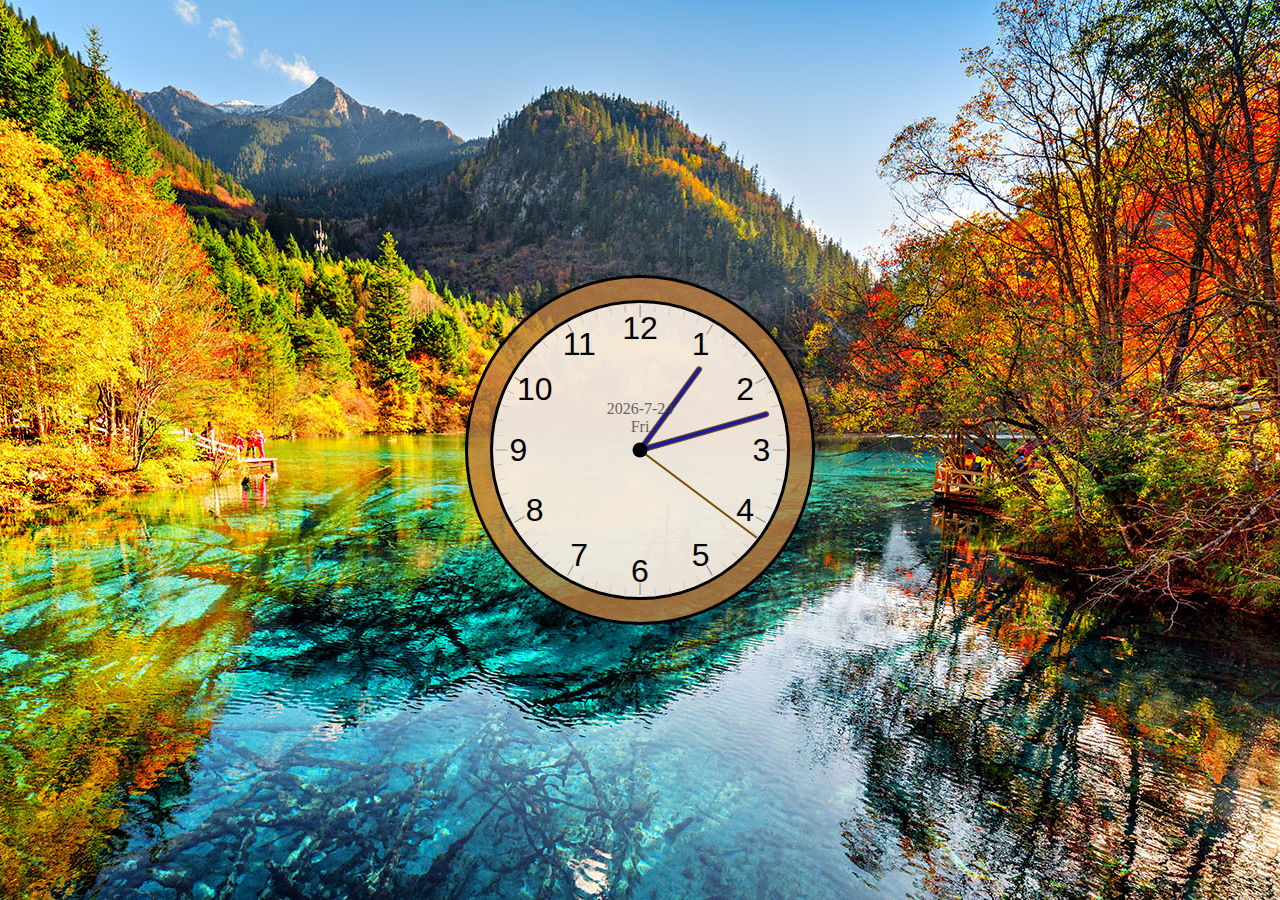
==== index.html @ d4561883 "Add files via upload" ====
<!DOCTYPE html>
<html lang="en">
   <head>
    <meta charset="UTF-8">
    <meta name="viewport" content="width=device-width, initial-scale=1.0">
    <link href="styles.css" rel="stylesheet">
    <script defer src="script.js"></script>
    <title>Kueifeng's Clock</title>
   </head>
   <body>
	
    <div id="clock2"></div>
	
    <div class="clock">
        <div class="hand hour" hour-hand></div>
        <div class="hand minute" min-hand></div>
        <div class="hand second" sec-hand></div>
        <div class="number number1"><p class="flipNumber1">1</p></div>
        <div class="number number2"><p class="flipNumber2">2</p></div>
        <div class="number number3"><p class="flipNumber3">3</p></div>
        <div class="number number4"><p class="flipNumber4">4</p></div>
        <div class="number number5"><p class="flipNumber5">5</p></div>
        <div class="number number6"><p class="flipNumber6">6</p></div>
        <div class="number number7"><p class="flipNumber7">7</p></div>
        <div class="number number8"><p class="flipNumber8">8</p></div>
        <div class="number number9"><p class="flipNumber9">9</p></div>
        <div class="number number10"><p class="flipNumber10">10</p></div>
        <div class="number number11"><p class="flipNumber11">11</p></div>
        <div class="number number12"><p class="flipNumber12">12</p></div>
    </div>
    <div class="mark">
        <div class="tick tick1">|</div>
        <div class="tick tick2">|</div>
        <div class="tick tick3">|</div>
        <div class="tick tick4">|</div>
        <div class="tick tick5">|</div>
        <div class="tick tick6">|</div>
        <div class="tick tick7">|</div>
        <div class="tick tick8">|</div>
        <div class="tick tick9">|</div>
        <div class="tick tick10">|</div>
        <div class="tick tick11">|</div>
        <div class="tick tick12">|</div>
        <div class="tick tick13">|</div>
        <div class="tick tick14">|</div>
        <div class="tick tick15">|</div>
        <div class="tick tick16">|</div>
        <div class="tick tick17">|</div>
        <div class="tick tick18">|</div>
        <div class="tick tick19">|</div>
        <div class="tick tick20">|</div>
        <div class="tick tick21">|</div>
        <div class="tick tick22">|</div>
        <div class="tick tick23">|</div>
        <div class="tick tick24">|</div>
        <div class="tick tick25">|</div>
        <div class="tick tick26">|</div>
        <div class="tick tick27">|</div>
        <div class="tick tick28">|</div>
        <div class="tick tick29">|</div>
        <div class="tick tick30">|</div>
        <div class="tick tick31">|</div>
        <div class="tick tick32">|</div>
        <div class="tick tick33">|</div>
        <div class="tick tick34">|</div>
        <div class="tick tick35">|</div>
        <div class="tick tick36">|</div>
        <div class="tick tick37">|</div>
        <div class="tick tick38">|</div>
        <div class="tick tick39">|</div>
        <div class="tick tick40">|</div>
        <div class="tick tick41">|</div>
        <div class="tick tick42">|</div>
        <div class="tick tick43">|</div>
        <div class="tick tick44">|</div>
        <div class="tick tick45">|</div>
        <div class="tick tick46">|</div>
        <div class="tick tick47">|</div>
        <div class="tick tick48">|</div>
        <div class="tick tick49">|</div>
        <div class="tick tick50">|</div>
        <div class="tick tick51">|</div>
        <div class="tick tick52">|</div>
        <div class="tick tick53">|</div>
        <div class="tick tick54">|</div>
        <div class="tick tick55">|</div>
        <div class="tick tick56">|</div>
        <div class="tick tick57">|</div>
        <div class="tick tick58">|</div>
        <div class="tick tick59">|</div>
        <div class="tick tick59">|</div>
        <div class="tick tick60">|</div>
    </div>   
   </body>

</html>
---- styles.css ----
*, *::after, *::before{
    box-sizing: border-box;
    font-family: Verdana, Geneva, Tahoma, sans-serif;
}

body {
    background:linear-gradient(to right, hsl(34, 51%, 86%),hsl(39, 65%, 78%));
    display: flex;  
    justify-content: center;
    align-items: center;
    min-height: 100vh;
    overflow: hidden; /**disappear scroll bar**/
    background-image: url('MerryXmas.jpg');
    background-size: cover; 
    background-position: center; 
    background-repeat: no-repeat; 
	margin: 0;
}



#clock2 {
      font-size: 1rem;
      color: rgba(64, 64, 64, 0.8);
	  position: absolute;  
	  width: 100px;
      height: 100px;
	  font-family:Tahoma;
	  text-align:center;
	  z-index: 12;
}
.clock {
    width: 350px;
    height: 350px;
    background-color: rgba(191, 128, 64, 0.8);
    border-radius: 50%;
    border: 3.5px solid rgb(0, 0, 0);
    position: relative;
}
.clock .number {
    --rotation: 0;
    position: absolute;
    width: 100%;
    height: 100%;
    /**background-color: red;1. added first 2. remove secondly**/
    text-align: center;
    transform: rotate(var(--rotation));
    font-size: 2rem; /**change the font-size of the number in clock**/
    font-family: Tahoma;
    z-index: 12;
}
.clock .number1 { --rotation: 30deg; }
.clock .number2 { --rotation: 60deg; }
.clock .number3 { --rotation: 90deg; }
.clock .number4 { --rotation: 120deg; }
.clock .number5 { --rotation: 150deg; }
.clock .number6 { --rotation: 180deg; }
.clock .number7 { --rotation: 210deg; }
.clock .number8 { --rotation: 240deg; }
.clock .number9 { --rotation: 270deg; }
.clock .number10 { --rotation: 300deg; }
.clock .number11 { --rotation: 330deg; }

.clock .flipNumber1 { transform: rotate(330deg);}
.clock .flipNumber2 { transform: rotate(300deg);}
.clock .flipNumber3 { transform: rotate(270deg);}
.clock .flipNumber4 { transform: rotate(240deg);}
.clock .flipNumber5 { transform: rotate(210deg);}
.clock .flipNumber6 { transform: rotate(180deg);}
.clock .flipNumber7 { transform: rotate(150deg);}
.clock .flipNumber8 { transform: rotate(120deg);}
.clock .flipNumber9 { transform: rotate(90deg);}
.clock .flipNumber10 { transform: rotate(60deg);}
.clock .flipNumber11 { transform: rotate(30deg);}

.mark {
    width: 300px;
    height: 300px;
    background-color: rgba(255, 255, 255, 0.8);
    border-radius: 50%;
    border: 3px solid rgb(0,0,0);
    position: absolute;
}

.mark .tick {
    --rotation2: 0;
    position: absolute;
    width: 100%;
    height: 100%;
    
    /**background-color: red; 1. added first 2. remove secondly**/
    text-align: center;
    transform: rotate(var(--rotation2));
    font-size: 0.5rem; /**change the font-size of the number in clock**/
    color:rgb(168, 167, 167);
    font-family: Tahoma;
}
.mark .tick1 { --rotation2: 6deg; }
.mark .tick2 { --rotation2: 12deg; }
.mark .tick3 { --rotation2: 18deg; }
.mark .tick4 { --rotation2: 24deg; }
.mark .tick5 { --rotation2: 30deg;
    color:rgb(80, 80,80);
    font-size: 0.8rem;
}
.mark .tick6 { --rotation2: 36deg; }
.mark .tick7 { --rotation2: 42deg; }
.mark .tick8 { --rotation2: 48deg; }
.mark .tick9 { --rotation2: 54deg; }
.mark .tick10 { --rotation2: 60deg; 
    color:rgb(80, 80,80);
    font-size: 0.8rem;
}
.mark .tick11 { --rotation2: 66deg; }
.mark .tick12 { --rotation2: 72deg; }
.mark .tick13 { --rotation2: 78deg; }
.mark .tick14 { --rotation2: 84deg; }
.mark .tick15 { --rotation2: 90deg;
    color:rgb(80, 80,80);
    font-size: 0.8rem;
}
.mark .tick16 { --rotation2: 96deg; }
.mark .tick17 { --rotation2: 102deg; }
.mark .tick18 { --rotation2: 108deg; }
.mark .tick19 { --rotation2: 114deg; }
.mark .tick20 { --rotation2: 120deg; 
    color:rgb(80, 80,80);
    font-size: 0.8rem;
}
.mark .tick21 { --rotation2: 126deg; }
.mark .tick22 { --rotation2: 132deg; }
.mark .tick23 { --rotation2: 138deg; }
.mark .tick24 { --rotation2: 144deg; }
.mark .tick25 { --rotation2: 150deg; 
    color:rgb(80, 80,80);
    font-size:0.8rem;
}
.mark .tick26 { --rotation2: 156deg; }
.mark .tick27 { --rotation2: 162deg; }
.mark .tick28 { --rotation2: 168deg; }
.mark .tick29 { --rotation2: 174deg; }
.mark .tick30 { --rotation2: 180deg; 
    color:rgb(80, 80,80);
    font-size: 0.8rem;
}
.mark .tick31 { --rotation2: 186deg; }
.mark .tick32 { --rotation2: 192deg; }
.mark .tick33 { --rotation2: 198deg; }
.mark .tick34 { --rotation2: 204deg; }
.mark .tick35 { --rotation2: 210deg;
    color:rgb(80, 80,80);
    font-size: 0.8rem;
}
.mark .tick36 { --rotation2: 216deg; }
.mark .tick37 { --rotation2: 222deg; }
.mark .tick38 { --rotation2: 228deg; }
.mark .tick39 { --rotation2: 234deg; }
.mark .tick40 { --rotation2: 240deg; 
    color:rgb(80, 80,80);
    font-size: 0.8rem;
}
.mark .tick41 { --rotation2: 246deg; }
.mark .tick42 { --rotation2: 252deg; }
.mark .tick43 { --rotation2: 258deg; }
.mark .tick44 { --rotation2: 264deg; }
.mark .tick45 { --rotation2: 270deg; 
    color:rgb(80, 80,80);
    font-size: 0.8rem;
}
.mark .tick46 { --rotation2: 276deg; }
.mark .tick47 { --rotation2: 282deg; }
.mark .tick48 { --rotation2: 288deg; }
.mark .tick49 { --rotation2: 294deg; }
.mark .tick50 { --rotation2: 300deg; 
    color:rgb(80, 80,80);
    font-size: 0.8rem;
}
.mark .tick51 { --rotation2: 306deg; }
.mark .tick52 { --rotation2: 312deg; }
.mark .tick53 { --rotation2: 318deg; }
.mark .tick54 { --rotation2: 324deg; }
.mark .tick55 { --rotation2: 330deg; 
    color:rgb(80, 80,80);
    font-size: 0.8rem;
}
.mark .tick56 { --rotation2: 336deg; }
.mark .tick57 { --rotation2: 342deg; }
.mark .tick58 { --rotation2: 348deg; }
.mark .tick59 { --rotation2: 354deg; }
.mark .tick60 { --rotation2: 360deg;
    color:rgb(80, 80,80);
    font-size: 0.8rem;
}



.clock .hand {
    --rotation: 0;
    position: absolute;
    bottom: 50%;
    left: 50%;
    
    /**width: 10px; not all of the hands, each one is unique**/
    /**height: 50%; not all of the hands, each one is unique**/
    background-color: black;
    border: 1px solid rgb(124, 79, 8);
    border-top-left-radius: 10px;
    border-top-right-radius: 10px;
    transform-origin: bottom;
    z-index: 10;
    transform: translateX(-50%) rotate(calc(var(--rotation)*1deg));
}
.clock::after{
    content:'';
    position: absolute;
    background-color: black;
    z-index: 11;
    width: 15px;
    height: 15px;
    top: 50%;
    left: 50%;
    transform: translate(-50%, -50%);
    border-radius: 50%;


}
.clock .hand.second {
    width: 2px;
    height: 42.5%;
    background-color: rgba(255, 0, 0, 0.88);
}
.clock .hand.minute {
    width: 6px;
    height: 39%;
    background-color: rgba(0, 0, 145, 0.88);
}
.clock .hand.hour {
    width: 6px;
    height: 30%;
    background-color: rgba(0, 0, 145, 0.88);
}
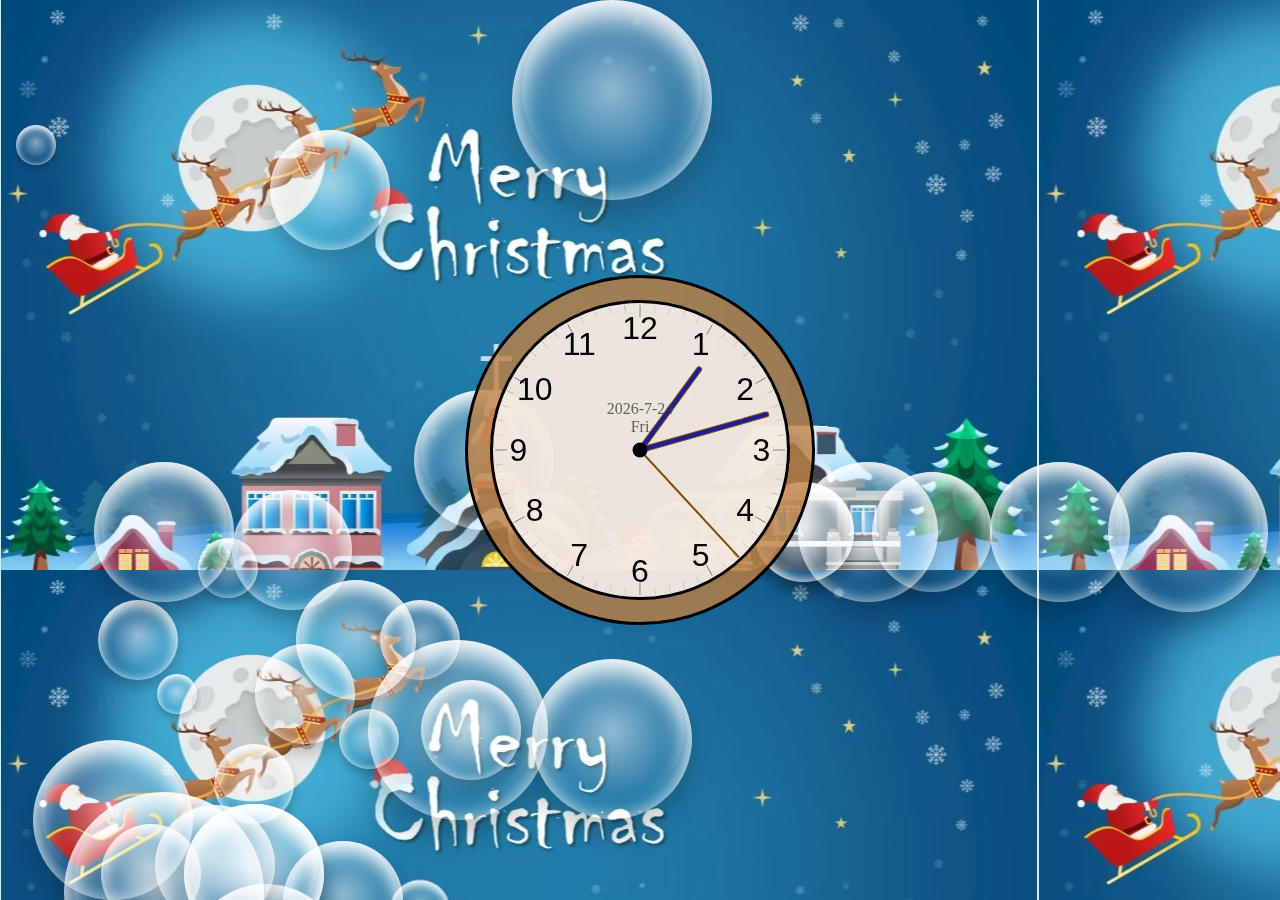
==== commit a5ded72d: "Add files via upload" ====
--- a/index.html
+++ b/index.html
@@ -5,10 +5,52 @@
     <meta name="viewport" content="width=device-width, initial-scale=1.0">
     <link href="styles.css" rel="stylesheet">
     <script defer src="script.js"></script>
-    <title>Kueifeng's Clock</title>
+    <title>Kueifeng wishes you a Merry X'mas</title>
    </head>
    <body>
-	
+	<div id="background-wrap">
+    <div class="bubble x1" id="bubble1" onclick="removeBubble(this)"></div>
+    <div class="bubble x2" id="bubble2" onclick="removeBubble(this)"></div>
+    <div class="bubble x3" id="bubble3" onclick="removeBubble(this)"></div>
+    <div class="bubble x4" id="bubble4" onclick="removeBubble(this)"></div>
+    <div class="bubble x5" id="bubble5" onclick="removeBubble(this)"></div>
+    <div class="bubble x6" id="bubble6" onclick="removeBubble(this)"></div>
+    <div class="bubble x7" id="bubble7" onclick="removeBubble(this)"></div>
+    <div class="bubble x8" id="bubble8" onclick="removeBubble(this)"></div>
+    <div class="bubble x9" id="bubble9" onclick="removeBubble(this)"></div>
+    <div class="bubble x10" id="bubble10" onclick="removeBubble(this)"></div>
+    <div class="bubble x11" id="bubble11" onclick="removeBubble(this)"></div>
+    <div class="bubble x12" id="bubble12" onclick="removeBubble(this)"></div>
+    <div class="bubble x13" id="bubble13" onclick="removeBubble(this)"></div>
+    <div class="bubble x14" id="bubble14" onclick="removeBubble(this)"></div>
+    <div class="bubble x15" id="bubble15" onclick="removeBubble(this)"></div>
+    <div class="bubble x16" id="bubble16" onclick="removeBubble(this)"></div>
+    <div class="bubble x17" id="bubble17" onclick="removeBubble(this)"></div>
+    <div class="bubble x18" id="bubble18" onclick="removeBubble(this)"></div>
+    <div class="bubble x19" id="bubble19" onclick="removeBubble(this)"></div>
+    <div class="bubble x20" id="bubble20" onclick="removeBubble(this)"></div>
+    <div class="bubble x21" id="bubble21" onclick="removeBubble(this)"></div>
+    <div class="bubble x22" id="bubble22" onclick="removeBubble(this)"></div>
+    <div class="bubble x23" id="bubble23" onclick="removeBubble(this)"></div>
+    <div class="bubble x24" id="bubble24" onclick="removeBubble(this)"></div>
+    <div class="bubble x25" id="bubble25" onclick="removeBubble(this)"></div>
+    <div class="bubble x26" id="bubble26" onclick="removeBubble(this)"></div>
+    <div class="bubble x27" id="bubble27" onclick="removeBubble(this)"></div>
+    <div class="bubble x28" id="bubble28" onclick="removeBubble(this)"></div>
+    <div class="bubble x29" id="bubble29" onclick="removeBubble(this)"></div>
+    <div class="bubble x30" id="bubble30" onclick="removeBubble(this)"></div>
+    <div class="bubble x31" id="bubble31" onclick="removeBubble(this)"></div>
+    <div class="bubble x32" id="bubble32" onclick="removeBubble(this)"></div>
+    <div class="bubble x33" id="bubble33" onclick="removeBubble(this)"></div>
+    <div class="bubble x34" id="bubble34" onclick="removeBubble(this)"></div>
+    <div class="bubble x35" id="bubble35" onclick="removeBubble(this)"></div>
+    <div class="bubble x36" id="bubble36" onclick="removeBubble(this)"></div>
+    <div class="bubble x37" id="bubble37" onclick="removeBubble(this)"></div>
+    <div class="bubble x38" id="bubble38" onclick="removeBubble(this)"></div>
+    <div class="bubble x39" id="bubble39" onclick="removeBubble(this)"></div>
+    <div class="bubble x40" id="bubble40" onclick="removeBubble(this)"></div>
+    </div>
+    
     <div id="clock2"></div>
 	
     <div class="clock">
--- a/styles.css
+++ b/styles.css
@@ -11,10 +11,629 @@
     min-height: 100vh;
     overflow: hidden; /**disappear scroll bar**/
     background-image: url('MerryXmas.jpg');
-    background-size: cover; 
-    background-position: center; 
-    background-repeat: no-repeat; 
 	margin: 0;
+}
+
+#background-wrap {
+    bottom: 0;
+	left: 0;
+	position: fixed;
+	right: 0;
+	top: 0;
+	/*z-index: -1;*/
+}
+
+/* KEYFRAMES */
+
+@-webkit-keyframes animateBubble {
+    0% {
+        margin-top: 1000px;
+    }
+    100% {
+        margin-top: -100%;
+    }
+}
+
+@-moz-keyframes animateBubble {
+    0% {
+        margin-top: 1000px;
+    }
+    100% {
+        margin-top: -100%;
+    }
+}
+
+@keyframes animateBubble {
+    0% {
+        margin-top: 1000px;
+    }
+    100% {
+        margin-top: -100%;
+    }
+}
+
+@-webkit-keyframes sideWays { 
+    0% { 
+        margin-left:0px;
+    }
+    100% { 
+        margin-left:50px;
+    }
+}
+
+@-moz-keyframes sideWays { 
+    0% { 
+        margin-left:0px;
+    }
+    100% { 
+        margin-left:50px;
+    }
+}
+
+@keyframes sideWays { 
+    0% { 
+        margin-left:0px;
+    }
+    100% { 
+        margin-left:50px;
+    }
+}
+
+/* ANIMATIONS */
+.x1 {
+    -webkit-animation: animateBubble 20s linear infinite, sideWays 2s ease-in-out infinite alternate;
+	-moz-animation: animateBubble 20s linear infinite, sideWays 2s ease-in-out infinite alternate;
+	animation: animateBubble 20s linear infinite, sideWays 2s ease-in-out infinite alternate;
+	
+	left: -5%;
+	top: 5%;
+	
+	-webkit-transform: scale(0.2);
+	-moz-transform: scale(0.2);
+	transform: scale(0.2);
+}
+
+.x2 {
+    -webkit-animation: animateBubble 20s linear infinite, sideWays 4s ease-in-out infinite alternate;
+	-moz-animation: animateBubble 20s linear infinite, sideWays 4s ease-in-out infinite alternate;
+	animation: animateBubble 20s linear infinite, sideWays 4s ease-in-out infinite alternate;
+	
+	left: 25%;
+	top: 60%;
+	
+	-webkit-transform: scale(0.4);
+	-moz-transform: scale(0.4);
+	transform: scale(0.4);
+}
+
+.x3 {
+    -webkit-animation: animateBubble 28s linear infinite, sideWays 2s ease-in-out infinite alternate;
+	-moz-animation: animateBubble 28s linear infinite, sideWays 2s ease-in-out infinite alternate;
+	animation: animateBubble 28s linear infinite, sideWays 2s ease-in-out infinite alternate;
+	
+	left: 30%;
+	top: 40%;
+	
+	-webkit-transform: scale(0.7);
+	-moz-transform: scale(0.7);
+	transform: scale(0.7);
+}
+
+.x4 {
+    -webkit-animation: animateBubble 22s linear infinite, sideWays 3s ease-in-out infinite alternate;
+	-moz-animation: animateBubble 22s linear infinite, sideWays 3s ease-in-out infinite alternate;
+	animation: animateBubble 22s linear infinite, sideWays 3s ease-in-out infinite alternate;
+	
+	left: 40%;
+	top: 0;
+	
+	-webkit-transform: scale(1.0);
+	-moz-transform: scale(1.0);
+	transform: scale(1.0);
+}
+
+.x5 {
+    -webkit-animation: animateBubble 29s linear infinite, sideWays 4s ease-in-out infinite alternate;
+	-moz-animation: animateBubble 29s linear infinite, sideWays 4s ease-in-out infinite alternate;
+	animation: animateBubble 29s linear infinite, sideWays 4s ease-in-out infinite alternate;
+	
+	left: 10%;
+	top: 50%;
+	
+	-webkit-transform: scale(0.1);
+	-moz-transform: scale(0.1);
+	transform: scale(0.1);
+}
+
+.x6 {
+    -webkit-animation: animateBubble 21s linear infinite, sideWays 2s ease-in-out infinite alternate;
+	-moz-animation: animateBubble 21s linear infinite, sideWays 2s ease-in-out infinite alternate;
+	animation: animateBubble 21s linear infinite, sideWays 2s ease-in-out infinite alternate;
+	
+	left: 25%;
+	top: 90%;
+	
+	-webkit-transform: scale(0.3);
+	-moz-transform: scale(0.3);
+	transform: scale(0.3);
+}
+
+.x7 {
+    -webkit-animation: animateBubble 20s linear infinite, sideWays 2s ease-in-out infinite alternate;
+	-moz-animation: animateBubble 20s linear infinite, sideWays 2s ease-in-out infinite alternate;
+	animation: animateBubble 20s linear infinite, sideWays 2s ease-in-out infinite alternate;
+	
+	left: 29%;
+	top: 70%;
+	
+	-webkit-transform: scale(0.5);
+	-moz-transform: scale(0.5);
+	transform: scale(0.5);
+}
+
+.x8 {
+    -webkit-animation: animateBubble 22s linear infinite, sideWays 3s ease-in-out infinite alternate;
+	-moz-animation: animateBubble 22s linear infinite, sideWays 3s ease-in-out infinite alternate;
+	animation: animateBubble 22s linear infinite, sideWays 3s ease-in-out infinite alternate;
+	
+	left: 18%;
+	top: 10%;
+	
+	-webkit-transform: scale(0.6);
+	-moz-transform: scale(0.6);
+	transform: scale(0.6);
+}
+
+.x9 {
+    -webkit-animation: animateBubble 29s linear infinite, sideWays 4s ease-in-out infinite alternate;
+	-moz-animation: animateBubble 29s linear infinite, sideWays 4s ease-in-out infinite alternate;
+	animation: animateBubble 29s linear infinite, sideWays 4s ease-in-out infinite alternate;
+	
+	left: 11%;
+	top: 99%;
+	
+	-webkit-transform: scale(0.7);
+	-moz-transform: scale(0.7);
+	transform: scale(0.7);
+}
+
+.x10 {
+    -webkit-animation: animateBubble 26s linear infinite, sideWays 2s ease-in-out infinite alternate;
+	-moz-animation: animateBubble 26s linear infinite, sideWays 2s ease-in-out infinite alternate;
+	animation: animateBubble 26s linear infinite, sideWays 2s ease-in-out infinite alternate;
+	
+	left: 13%;
+	top: 96%;
+	
+	-webkit-transform: scale(0.8);
+	-moz-transform: scale(0.8);
+	transform: scale(0.8);
+}
+
+.x11 {
+    -webkit-animation: animateBubble 25s linear 0s infinite, sideWays 2s ease-in-out 0s infinite alternate;
+    -moz-animation: animateBubble 25s linear 0s infinite, sideWays 2s ease-in-out 0s infinite alternate;
+    animation: animateBubble 25s linear 0s infinite, sideWays 2s ease-in-out 0s infinite alternate;
+
+    left: 28%;
+    top: 70%;
+
+    -webkit-transform: scale(0.9);
+    -moz-transform: scale(0.9);
+    transform: scale(0.9);
+}
+
+.x12 {
+    -webkit-animation: animateBubble 20s linear 1s infinite, sideWays 4s ease-in-out 2s infinite alternate;
+    -moz-animation: animateBubble 20s linear 1s infinite, sideWays 4s ease-in-out 2s infinite alternate;
+    animation: animateBubble 20s linear 1s infinite, sideWays 4s ease-in-out 2s infinite alternate;
+
+    left: 16%;
+    top: 66%;
+
+    -webkit-transform: scale(0.5);
+    -moz-transform: scale(0.5);
+    transform: scale(0.5);
+}
+
+.x13 {
+    -webkit-animation: animateBubble 28s linear 2s infinite, sideWays 2s ease-in-out 1s infinite alternate;
+    -moz-animation: animateBubble 28s linear 2s infinite, sideWays 2s ease-in-out 1s infinite alternate;
+    animation: animateBubble 28s linear 2s infinite, sideWays 2s ease-in-out 1s infinite alternate;
+
+    left: 19%;
+    top: 89%;
+
+    -webkit-transform: scale(0.6);
+    -moz-transform: scale(0.6);
+    transform: scale(0.6);
+}
+
+.x14 {
+    -webkit-animation: animateBubble 22s linear 1s infinite, sideWays 3s ease-in-out 2s infinite alternate;
+    -moz-animation: animateBubble 22s linear 1s infinite, sideWays 3s ease-in-out 2s infinite alternate;
+    animation: animateBubble 22s linear 1s infinite, sideWays 3s ease-in-out 2s infinite alternate;
+
+    left: 12%;
+    top: 86%;
+
+    -webkit-transform: scale(0.7);
+    -moz-transform: scale(0.7);
+    transform: scale(0.7);
+}
+
+.x15 {
+    -webkit-animation: animateBubble 29s linear 2s infinite, sideWays 4s ease-in-out 1s infinite alternate;
+    -moz-animation: animateBubble 29s linear 2s infinite, sideWays 4s ease-in-out 1s infinite alternate;
+    animation: animateBubble 29s linear 2s infinite, sideWays 4s ease-in-out 1s infinite alternate;
+
+    left: 40%;
+    top: 71%;
+
+    -webkit-transform: scale(0.8);
+    -moz-transform: scale(0.8);
+    transform: scale(0.8);
+}
+
+.x16 {
+    -webkit-animation: animateBubble 21s linear 2s infinite, sideWays 2s ease-in-out 1s infinite alternate;
+    -moz-animation: animateBubble 21s linear 2s infinite, sideWays 2s ease-in-out 1s infinite alternate;
+    animation: animateBubble 21s linear 2s infinite, sideWays 2s ease-in-out 1s infinite alternate;
+
+    left: 3%;
+    top: 60%;
+
+    -webkit-transform: scale(0.4);
+    -moz-transform: scale(0.4);
+    transform: scale(0.4);
+}
+
+.x17 {
+    -webkit-animation: animateBubble 20s linear 1s infinite, sideWays 2s ease-in-out 2s infinite alternate;
+    -moz-animation: animateBubble 20s linear 1s infinite, sideWays 2s ease-in-out 2s infinite alternate;
+    animation: animateBubble 20s linear 1s infinite, sideWays 2s ease-in-out 2s infinite alternate;
+
+    left: 4%;
+    top: 86%;
+
+    -webkit-transform: scale(0.5);
+    -moz-transform: scale(0.5);
+    transform: scale(0.5);
+}
+
+.x18 {
+    -webkit-animation: animateBubble 22s linear 1s infinite, sideWays 3s ease-in-out 1s infinite alternate;
+    -moz-animation: animateBubble 22s linear 1s infinite, sideWays 3s ease-in-out 1s infinite alternate;
+    animation: animateBubble 22s linear 1s infinite, sideWays 3s ease-in-out 1s infinite alternate;
+
+    left: 1%;
+    top: 97%;
+
+    -webkit-transform: scale(0.3);
+    -moz-transform: scale(0.3);
+    transform: scale(0.3);
+}
+
+.x19 {
+    -webkit-animation: animateBubble 29s linear 2s infinite, sideWays 4s ease-in-out 2s infinite alternate;
+    -moz-animation: animateBubble 29s linear 2s infinite, sideWays 4s ease-in-out 2s infinite alternate;
+    animation: animateBubble 29s linear 2s infinite, sideWays 4s ease-in-out 2s infinite alternate;
+
+    left: 15%;
+    top: 50%;
+
+    -webkit-transform: scale(0.6);
+    -moz-transform: scale(0.6);
+    transform: scale(0.6);
+}
+
+.x20 {
+    -webkit-animation: animateBubble 26s linear 1s infinite, sideWays 2s ease-in-out 1s infinite alternate;
+    -moz-animation: animateBubble 26s linear 1s infinite, sideWays 2s ease-in-out 1s infinite alternate;
+    animation: animateBubble 26s linear 1s infinite, sideWays 2s ease-in-out 1s infinite alternate;
+
+    left: 10%;
+    top: 52%;
+
+    -webkit-transform: scale(0.3);
+    -moz-transform: scale(0.3);
+    transform: scale(0.3);
+}
+
+.x21 {
+    -webkit-animation: animateBubble 25s linear 0s infinite, sideWays 2s ease-in-out 0s infinite alternate;
+    -moz-animation: animateBubble 25s linear 0s infinite, sideWays 2s ease-in-out 0s infinite alternate;
+    animation: animateBubble 25s linear 0s infinite, sideWays 2s ease-in-out 0s infinite alternate;
+
+    left: 1%;
+    top: 80%;
+
+    -webkit-transform: scale(0.8);
+    -moz-transform: scale(0.8);
+    transform: scale(0.8);
+}
+
+.x22 {
+    -webkit-animation: animateBubble 30s linear 1s infinite, sideWays 4s ease-in-out 2s infinite alternate;
+    -moz-animation: animateBubble 30s linear 1s infinite, sideWays 4s ease-in-out 2s infinite alternate;
+    animation: animateBubble 30s linear 1s infinite, sideWays 4s ease-in-out 2s infinite alternate;
+
+    left: 12%;
+    top: 76%;
+
+    -webkit-transform: scale(0.4);
+    -moz-transform: scale(0.4);
+    transform: scale(0.4);
+}
+
+.x23 {
+    -webkit-animation: animateBubble 28s linear 2s infinite, sideWays 2s ease-in-out 1s infinite alternate;
+    -moz-animation: animateBubble 28s linear 2s infinite, sideWays 2s ease-in-out 1s infinite alternate;
+    animation: animateBubble 28s linear 2s infinite, sideWays 2s ease-in-out 1s infinite alternate;
+
+    left: 9%;
+    top: 85%;
+
+    -webkit-transform: scale(0.6);
+    -moz-transform: scale(0.6);
+    transform: scale(0.6);
+}
+
+.x24 {
+    -webkit-animation: animateBubble 22s linear 1s infinite, sideWays 5s ease-in-out 1s infinite alternate;
+    -moz-animation: animateBubble 22s linear 1s infinite, sideWays 5s ease-in-out 1s infinite alternate;
+    animation: animateBubble 22s linear 1s infinite, sideWays 5s ease-in-out 1s infinite alternate;
+
+    left: 12%;
+    top: 86%;
+
+    -webkit-transform: scale(0.7);
+    -moz-transform: scale(0.7);
+    transform: scale(0.7);
+}
+
+.x25 {
+    -webkit-animation: animateBubble 29s linear 2s infinite, sideWays 8s ease-in-out 1s infinite alternate;
+    -moz-animation: animateBubble 29s linear 2s infinite, sideWays 8s ease-in-out 1s infinite alternate;
+    animation: animateBubble 29s linear 2s infinite, sideWays 8s ease-in-out 1s infinite alternate;
+
+    left: 21%;
+    top: 71%;
+
+    -webkit-transform: scale(0.3);
+    -moz-transform: scale(0.3);
+    transform: scale(0.3);
+}
+
+.x26 {
+    -webkit-animation: animateBubble 26s linear 2s infinite, sideWays 7s ease-in-out 1s infinite alternate;
+    -moz-animation: animateBubble 26s linear 2s infinite, sideWays 7s ease-in-out 1s infinite alternate;
+    animation: animateBubble 26s linear 2s infinite, sideWays 7s ease-in-out 1s infinite alternate;
+
+    left: 6%;
+    top: 66%;
+
+    -webkit-transform: scale(0.2);
+    -moz-transform: scale(0.2);
+    transform: scale(0.2);
+}
+
+.x27 {
+    -webkit-animation: animateBubble 20s linear 1s infinite, sideWays 2s ease-in-out 2s infinite alternate;
+    -moz-animation: animateBubble 20s linear 1s infinite, sideWays 2s ease-in-out 2s infinite alternate;
+    animation: animateBubble 20s linear 1s infinite, sideWays 2s ease-in-out 2s infinite alternate;
+
+    left: 5%;
+    top: 88%;
+
+    -webkit-transform: scale(1);
+    -moz-transform: scale(1);
+    transform: scale(1);
+}
+
+.x28 {
+    -webkit-animation: animateBubble 22s linear 2s infinite, sideWays 3s ease-in-out 2s infinite alternate;
+    -moz-animation: animateBubble 22s linear 2s infinite, sideWays 3s ease-in-out 2s infinite alternate;
+    animation: animateBubble 22s linear 2s infinite, sideWays 3s ease-in-out 2s infinite alternate;
+
+    left: 1%;
+    top: 97%;
+
+    -webkit-transform: scale(0.7);
+    -moz-transform: scale(0.7);
+    transform: scale(0.7);
+}
+
+.x29 {
+    -webkit-animation: animateBubble 29s linear 2s infinite, sideWays 4s ease-in-out 2s infinite alternate;
+    -moz-animation: animateBubble 29s linear 2s infinite, sideWays 4s ease-in-out 2s infinite alternate;
+    animation: animateBubble 29s linear 2s infinite, sideWays 4s ease-in-out 2s infinite alternate;
+
+    left: 20%;
+    top: 60%;
+
+    -webkit-transform: scale(0.6);
+    -moz-transform: scale(0.6);
+    transform: scale(0.6);
+}
+
+.x30 {
+    -webkit-animation: animateBubble 26s linear 1s infinite, sideWays 2s ease-in-out 1s infinite alternate;
+    -moz-animation: animateBubble 26s linear 1s infinite, sideWays 2s ease-in-out 1s infinite alternate;
+    animation: animateBubble 26s linear 1s infinite, sideWays 2s ease-in-out 1s infinite alternate;
+
+    left: 5%;
+    top: 48%;
+
+    -webkit-transform: scale(0.7);
+    -moz-transform: scale(0.7);
+    transform: scale(0.7);
+}
+.x31 {
+    -webkit-animation: animateBubble 36s linear 1s infinite, sideWays 3s ease-in-out 1s infinite alternate;
+    -moz-animation: animateBubble 36s linear 1s infinite, sideWays 3s ease-in-out 1s infinite alternate;
+    animation: animateBubble 36s linear 1s infinite, sideWays 3s ease-in-out 1s infinite alternate;
+
+    left: 45%;
+    top: 48%;
+
+    -webkit-transform: scale(0.3);
+    -moz-transform: scale(0.3);
+    transform: scale(0.3);
+}
+.x32 {
+    -webkit-animation: animateBubble 32s linear 1s infinite, sideWays 2s ease-in-out 1s infinite alternate;
+    -moz-animation: animateBubble 32s linear 1s infinite, sideWays 2s ease-in-out 1s infinite alternate;
+    animation: animateBubble 32s linear 1s infinite, sideWays 2s ease-in-out 1s infinite alternate;
+
+    left: 35%;
+    top: 48%;
+
+    -webkit-transform: scale(0.4);
+    -moz-transform: scale(0.4);
+    transform: scale(0.4);
+}
+.x33 {
+    -webkit-animation: animateBubble 26s linear 1s infinite, sideWays 2s ease-in-out 1s infinite alternate;
+    -moz-animation: animateBubble 26s linear 1s infinite, sideWays 2s ease-in-out 1s infinite alternate;
+    animation: animateBubble 26s linear 1s infinite, sideWays 2s ease-in-out 1s infinite alternate;
+
+    left: 55%;
+    top: 48%;
+
+    -webkit-transform: scale(0.5);
+    -moz-transform: scale(0.5);
+    transform: scale(0.5);
+}
+.x34 {
+    -webkit-animation: animateBubble 26s linear 1s infinite, sideWays 2s ease-in-out 1s infinite alternate;
+    -moz-animation: animateBubble 26s linear 1s infinite, sideWays 2s ease-in-out 1s infinite alternate;
+    animation: animateBubble 26s linear 1s infinite, sideWays 2s ease-in-out 1s infinite alternate;
+
+    left: 65%;
+    top: 48%;
+
+    -webkit-transform: scale(0.6);
+    -moz-transform: scale(0.6);
+    transform: scale(0.6);
+}
+.x35 {
+    -webkit-animation: animateBubble 26s linear 1s infinite, sideWays 2s ease-in-out 1s infinite alternate;
+    -moz-animation: animateBubble 26s linear 1s infinite, sideWays 2s ease-in-out 1s infinite alternate;
+    animation: animateBubble 26s linear 1s infinite, sideWays 2s ease-in-out 1s infinite alternate;
+
+    left: 75%;
+    top: 48%;
+
+    -webkit-transform: scale(0.7);
+    -moz-transform: scale(0.7);
+    transform: scale(0.7);
+}
+.x36 {
+    -webkit-animation: animateBubble 26s linear 1s infinite, sideWays 2s ease-in-out 1s infinite alternate;
+    -moz-animation: animateBubble 26s linear 1s infinite, sideWays 2s ease-in-out 1s infinite alternate;
+    animation: animateBubble 26s linear 1s infinite, sideWays 2s ease-in-out 1s infinite alternate;
+
+    left: 85%;
+    top: 48%;
+
+    -webkit-transform: scale(0.8);
+    -moz-transform: scale(0.8);
+    transform: scale(0.8);
+}
+.x37 {
+    -webkit-animation: animateBubble 26s linear 1s infinite, sideWays 2s ease-in-out 1s infinite alternate;
+    -moz-animation: animateBubble 26s linear 1s infinite, sideWays 2s ease-in-out 1s infinite alternate;
+    animation: animateBubble 26s linear 1s infinite, sideWays 2s ease-in-out 1s infinite alternate;
+
+    left: 95%;
+    top: 48%;
+
+    -webkit-transform: scale(0.2);
+    -moz-transform: scale(0.2);
+    transform: scale(0.2);
+}
+.x38 {
+    -webkit-animation: animateBubble 26s linear 1s infinite, sideWays 2s ease-in-out 1s infinite alternate;
+    -moz-animation: animateBubble 26s linear 1s infinite, sideWays 2s ease-in-out 1s infinite alternate;
+    animation: animateBubble 26s linear 1s infinite, sideWays 2s ease-in-out 1s infinite alternate;
+
+    left: 50%;
+    top: 48%;
+
+    -webkit-transform: scale(0.4);
+    -moz-transform: scale(0.4);
+    transform: scale(0.4);
+}
+.x39 {
+    -webkit-animation: animateBubble 26s linear 1s infinite, sideWays 2s ease-in-out 1s infinite alternate;
+    -moz-animation: animateBubble 26s linear 1s infinite, sideWays 2s ease-in-out 1s infinite alternate;
+    animation: animateBubble 26s linear 1s infinite, sideWays 2s ease-in-out 1s infinite alternate;
+
+    left: 55%;
+    top: 48%;
+
+    -webkit-transform: scale(0.5);
+    -moz-transform: scale(0.5);
+    transform: scale(0.5);
+}
+.x40 {
+    -webkit-animation: animateBubble 26s linear 1s infinite, sideWays 2s ease-in-out 1s infinite alternate;
+    -moz-animation: animateBubble 26s linear 1s infinite, sideWays 2s ease-in-out 1s infinite alternate;
+    animation: animateBubble 26s linear 1s infinite, sideWays 2s ease-in-out 1s infinite alternate;
+
+    left: 60%;
+    top: 48%;
+
+    -webkit-transform: scale(0.7);
+    -moz-transform: scale(0.7);
+    transform: scale(0.7);
+}
+
+
+
+/* ... Continue with additional bubbles if needed ... */
+
+
+/* OBJECTS */
+
+.bubble {
+    -webkit-border-radius: 50%;
+	-moz-border-radius: 50%;
+	border-radius: 50%;
+	
+    -webkit-box-shadow: 0 20px 30px rgba(0, 0, 0, 0.2), inset 0px 10px 30px 5px rgba(255, 255, 255, 1);
+	-moz-box-shadow: 0 20px 30px rgba(0, 0, 0, 0.2), inset 0px 10px 30px 5px rgba(255, 255, 255, 1);
+	box-shadow: 0 20px 30px rgba(0, 0, 0, 0.2), inset 0px 10px 30px 5px rgba(255, 255, 255, 1);
+	
+    height: 200px;
+	position: absolute;
+	width: 200px;
+	cursor: pointer;
+}
+
+.bubble:after {
+    background: -moz-radial-gradient(center, ellipse cover,  rgba(255,255,255,0.5) 0%, rgba(255,255,255,0) 70%); /* FF3.6+ */
+    background: -webkit-gradient(radial, center center, 0px, center center, 100%, color-stop(0%,rgba(255,255,255,0.5)), color-stop(70%,rgba(255,255,255,0))); /* Chrome,Safari4+ */
+    background: -webkit-radial-gradient(center, ellipse cover,  rgba(255,255,255,0.5) 0%,rgba(255,255,255,0) 70%); /* Chrome10+,Safari5.1+ */
+    background: -o-radial-gradient(center, ellipse cover,  rgba(255,255,255,0.5) 0%,rgba(255,255,255,0) 70%); /* Opera 12+ */
+    background: -ms-radial-gradient(center, ellipse cover,  rgba(255,255,255,0.5) 0%,rgba(255,255,255,0) 70%); /* IE10+ */
+    background: radial-gradient(ellipse at center,  rgba(255,255,255,0.5) 0%,rgba(255,255,255,0) 70%); /* W3C */
+    filter: progid:DXImageTransform.Microsoft.gradient( startColorstr='#80ffffff', endColorstr='#00ffffff',GradientType=1 ); /* IE6-9 fallback on horizontal gradient */
+
+	-webkit-border-radius: 50%;
+	-moz-border-radius: 50%;
+	border-radius: 50%;
+	
+    -webkit-box-shadow: inset 0 20px 30px rgba(255, 255, 255, 0.3);
+	-moz-box-shadow: inset 0 20px 30px rgba(255, 255, 255, 0.3);
+	box-shadow: inset 0 20px 30px rgba(255, 255, 255, 0.3);
+	
+	content: "";
+    height: 180px;
+	left: 10px;
+	position: absolute;
+	width: 180px;
 }
 
 
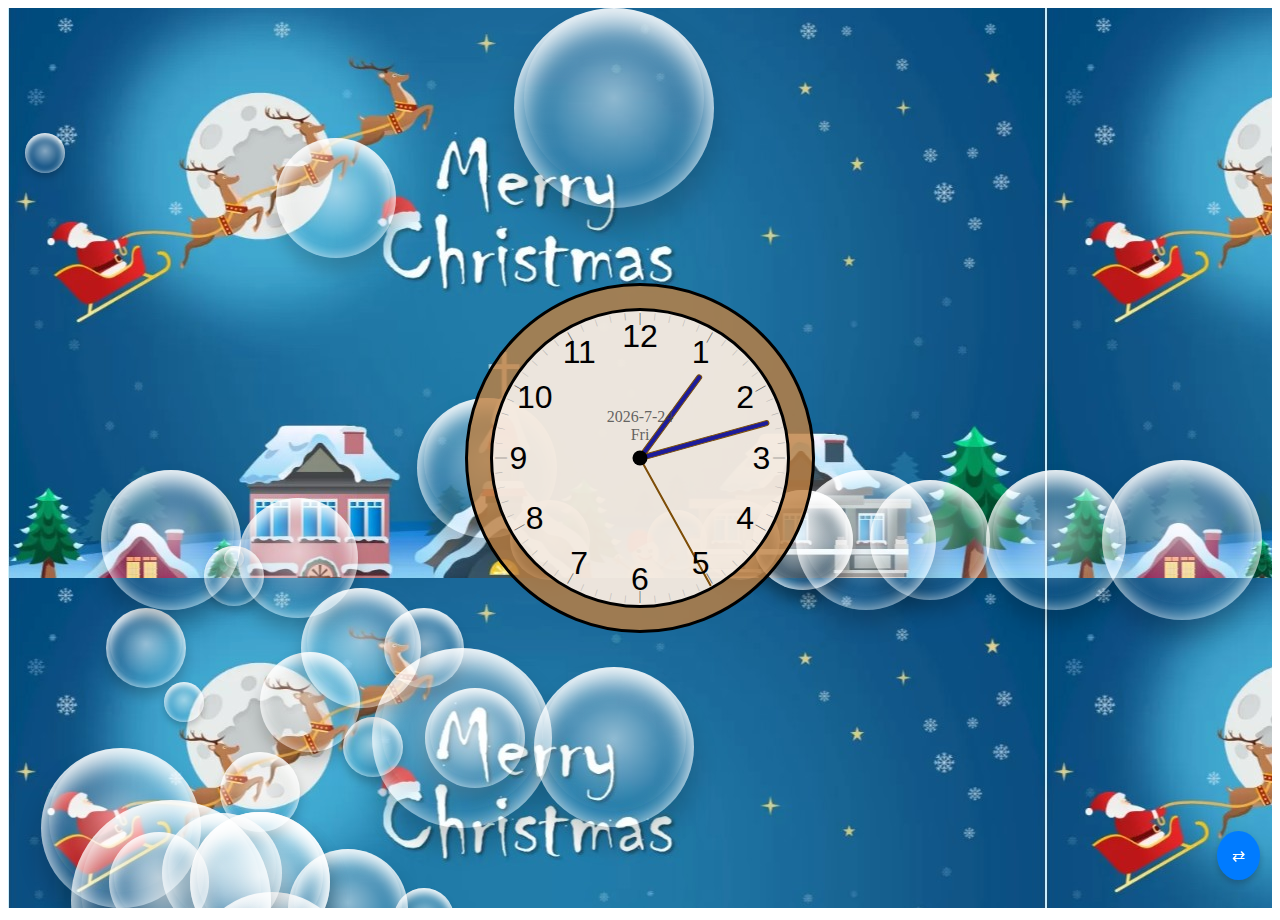
==== commit 5779a022: "Add files via upload" ====
--- a/index.html
+++ b/index.html
@@ -1,138 +1,44 @@
 <!DOCTYPE html>
 <html lang="en">
-   <head>
+<head>
     <meta charset="UTF-8">
     <meta name="viewport" content="width=device-width, initial-scale=1.0">
-    <link href="styles.css" rel="stylesheet">
-    <script defer src="script.js"></script>
-    <title>Kueifeng wishes you a Merry X'mas</title>
-   </head>
-   <body>
-	<div id="background-wrap">
-    <div class="bubble x1" id="bubble1" onclick="removeBubble(this)"></div>
-    <div class="bubble x2" id="bubble2" onclick="removeBubble(this)"></div>
-    <div class="bubble x3" id="bubble3" onclick="removeBubble(this)"></div>
-    <div class="bubble x4" id="bubble4" onclick="removeBubble(this)"></div>
-    <div class="bubble x5" id="bubble5" onclick="removeBubble(this)"></div>
-    <div class="bubble x6" id="bubble6" onclick="removeBubble(this)"></div>
-    <div class="bubble x7" id="bubble7" onclick="removeBubble(this)"></div>
-    <div class="bubble x8" id="bubble8" onclick="removeBubble(this)"></div>
-    <div class="bubble x9" id="bubble9" onclick="removeBubble(this)"></div>
-    <div class="bubble x10" id="bubble10" onclick="removeBubble(this)"></div>
-    <div class="bubble x11" id="bubble11" onclick="removeBubble(this)"></div>
-    <div class="bubble x12" id="bubble12" onclick="removeBubble(this)"></div>
-    <div class="bubble x13" id="bubble13" onclick="removeBubble(this)"></div>
-    <div class="bubble x14" id="bubble14" onclick="removeBubble(this)"></div>
-    <div class="bubble x15" id="bubble15" onclick="removeBubble(this)"></div>
-    <div class="bubble x16" id="bubble16" onclick="removeBubble(this)"></div>
-    <div class="bubble x17" id="bubble17" onclick="removeBubble(this)"></div>
-    <div class="bubble x18" id="bubble18" onclick="removeBubble(this)"></div>
-    <div class="bubble x19" id="bubble19" onclick="removeBubble(this)"></div>
-    <div class="bubble x20" id="bubble20" onclick="removeBubble(this)"></div>
-    <div class="bubble x21" id="bubble21" onclick="removeBubble(this)"></div>
-    <div class="bubble x22" id="bubble22" onclick="removeBubble(this)"></div>
-    <div class="bubble x23" id="bubble23" onclick="removeBubble(this)"></div>
-    <div class="bubble x24" id="bubble24" onclick="removeBubble(this)"></div>
-    <div class="bubble x25" id="bubble25" onclick="removeBubble(this)"></div>
-    <div class="bubble x26" id="bubble26" onclick="removeBubble(this)"></div>
-    <div class="bubble x27" id="bubble27" onclick="removeBubble(this)"></div>
-    <div class="bubble x28" id="bubble28" onclick="removeBubble(this)"></div>
-    <div class="bubble x29" id="bubble29" onclick="removeBubble(this)"></div>
-    <div class="bubble x30" id="bubble30" onclick="removeBubble(this)"></div>
-    <div class="bubble x31" id="bubble31" onclick="removeBubble(this)"></div>
-    <div class="bubble x32" id="bubble32" onclick="removeBubble(this)"></div>
-    <div class="bubble x33" id="bubble33" onclick="removeBubble(this)"></div>
-    <div class="bubble x34" id="bubble34" onclick="removeBubble(this)"></div>
-    <div class="bubble x35" id="bubble35" onclick="removeBubble(this)"></div>
-    <div class="bubble x36" id="bubble36" onclick="removeBubble(this)"></div>
-    <div class="bubble x37" id="bubble37" onclick="removeBubble(this)"></div>
-    <div class="bubble x38" id="bubble38" onclick="removeBubble(this)"></div>
-    <div class="bubble x39" id="bubble39" onclick="removeBubble(this)"></div>
-    <div class="bubble x40" id="bubble40" onclick="removeBubble(this)"></div>
-    </div>
-    
-    <div id="clock2"></div>
-	
-    <div class="clock">
-        <div class="hand hour" hour-hand></div>
-        <div class="hand minute" min-hand></div>
-        <div class="hand second" sec-hand></div>
-        <div class="number number1"><p class="flipNumber1">1</p></div>
-        <div class="number number2"><p class="flipNumber2">2</p></div>
-        <div class="number number3"><p class="flipNumber3">3</p></div>
-        <div class="number number4"><p class="flipNumber4">4</p></div>
-        <div class="number number5"><p class="flipNumber5">5</p></div>
-        <div class="number number6"><p class="flipNumber6">6</p></div>
-        <div class="number number7"><p class="flipNumber7">7</p></div>
-        <div class="number number8"><p class="flipNumber8">8</p></div>
-        <div class="number number9"><p class="flipNumber9">9</p></div>
-        <div class="number number10"><p class="flipNumber10">10</p></div>
-        <div class="number number11"><p class="flipNumber11">11</p></div>
-        <div class="number number12"><p class="flipNumber12">12</p></div>
-    </div>
-    <div class="mark">
-        <div class="tick tick1">|</div>
-        <div class="tick tick2">|</div>
-        <div class="tick tick3">|</div>
-        <div class="tick tick4">|</div>
-        <div class="tick tick5">|</div>
-        <div class="tick tick6">|</div>
-        <div class="tick tick7">|</div>
-        <div class="tick tick8">|</div>
-        <div class="tick tick9">|</div>
-        <div class="tick tick10">|</div>
-        <div class="tick tick11">|</div>
-        <div class="tick tick12">|</div>
-        <div class="tick tick13">|</div>
-        <div class="tick tick14">|</div>
-        <div class="tick tick15">|</div>
-        <div class="tick tick16">|</div>
-        <div class="tick tick17">|</div>
-        <div class="tick tick18">|</div>
-        <div class="tick tick19">|</div>
-        <div class="tick tick20">|</div>
-        <div class="tick tick21">|</div>
-        <div class="tick tick22">|</div>
-        <div class="tick tick23">|</div>
-        <div class="tick tick24">|</div>
-        <div class="tick tick25">|</div>
-        <div class="tick tick26">|</div>
-        <div class="tick tick27">|</div>
-        <div class="tick tick28">|</div>
-        <div class="tick tick29">|</div>
-        <div class="tick tick30">|</div>
-        <div class="tick tick31">|</div>
-        <div class="tick tick32">|</div>
-        <div class="tick tick33">|</div>
-        <div class="tick tick34">|</div>
-        <div class="tick tick35">|</div>
-        <div class="tick tick36">|</div>
-        <div class="tick tick37">|</div>
-        <div class="tick tick38">|</div>
-        <div class="tick tick39">|</div>
-        <div class="tick tick40">|</div>
-        <div class="tick tick41">|</div>
-        <div class="tick tick42">|</div>
-        <div class="tick tick43">|</div>
-        <div class="tick tick44">|</div>
-        <div class="tick tick45">|</div>
-        <div class="tick tick46">|</div>
-        <div class="tick tick47">|</div>
-        <div class="tick tick48">|</div>
-        <div class="tick tick49">|</div>
-        <div class="tick tick50">|</div>
-        <div class="tick tick51">|</div>
-        <div class="tick tick52">|</div>
-        <div class="tick tick53">|</div>
-        <div class="tick tick54">|</div>
-        <div class="tick tick55">|</div>
-        <div class="tick tick56">|</div>
-        <div class="tick tick57">|</div>
-        <div class="tick tick58">|</div>
-        <div class="tick tick59">|</div>
-        <div class="tick tick59">|</div>
-        <div class="tick tick60">|</div>
-    </div>   
-   </body>
+    <title>Merged Websites</title>
+    <style>
+        iframe {
+            width: 100%;
+            height: 100vh;
+            border: none;
+        }
+        button {
+            position: fixed;
+            bottom: 20px; /* Adjust for better reachability */
+            right: 20px;
+            padding: 15px;
+            background-color: #007BFF; /* Highlight button for visibility */
+            color: white;
+            border: none;
+            border-radius: 50%;
+            box-shadow: 0px 4px 6px rgba(0, 0, 0, 0.2);
+            cursor: pointer;
+            font-size: 16px;
+        }
+        button:active {
+            background-color: #0056b3;
+        }
+    </style>
+</head>
+<body>
+    <iframe id="website-frame" src="site1/index.html"></iframe>
+    <button onclick="switchWebsite()">⇄</button> <!-- Icon instead of text for simplicity -->
+    <script>
+        let currentSite = 'site1';
 
-</html>+        function switchWebsite() {
+            const frame = document.getElementById('website-frame');
+            currentSite = currentSite === 'site1' ? 'site2' : 'site1';
+            frame.src = `${currentSite}/index.html`;
+        }
+    </script>
+</body>
+</html>
